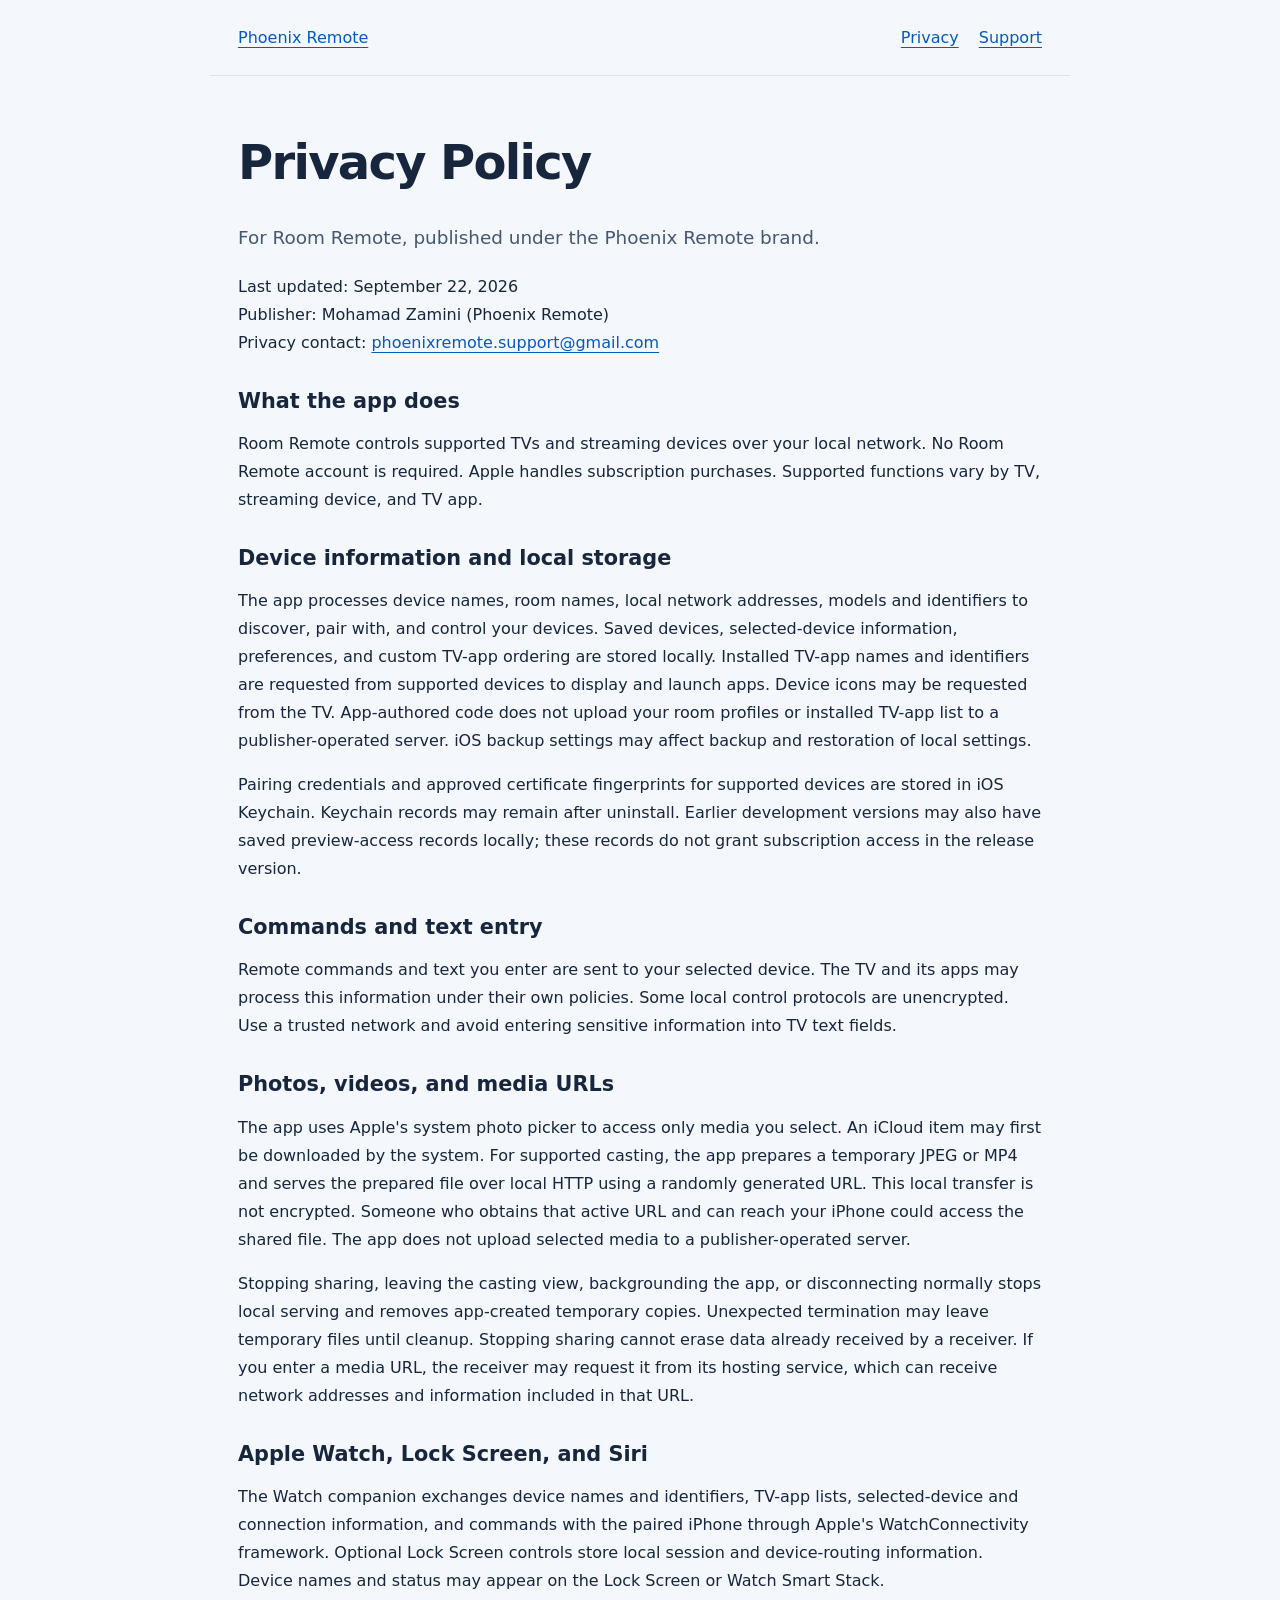
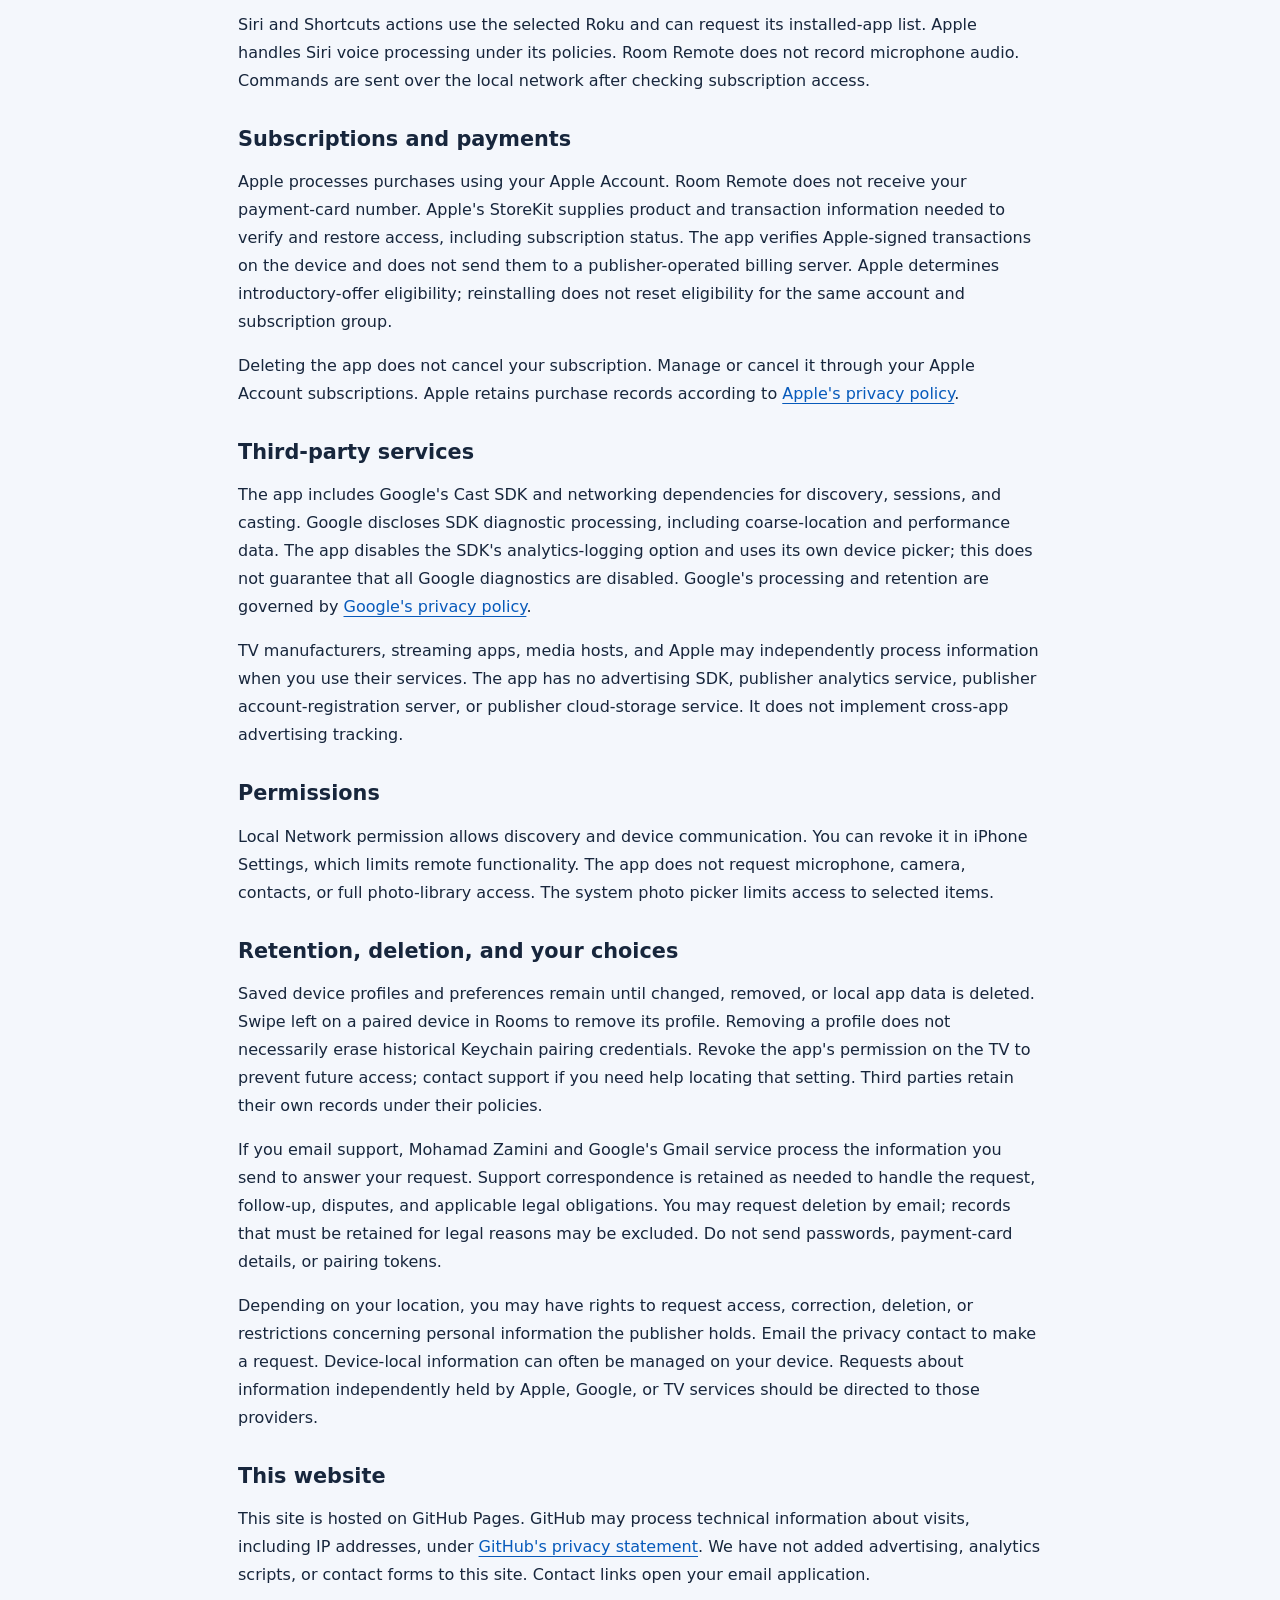
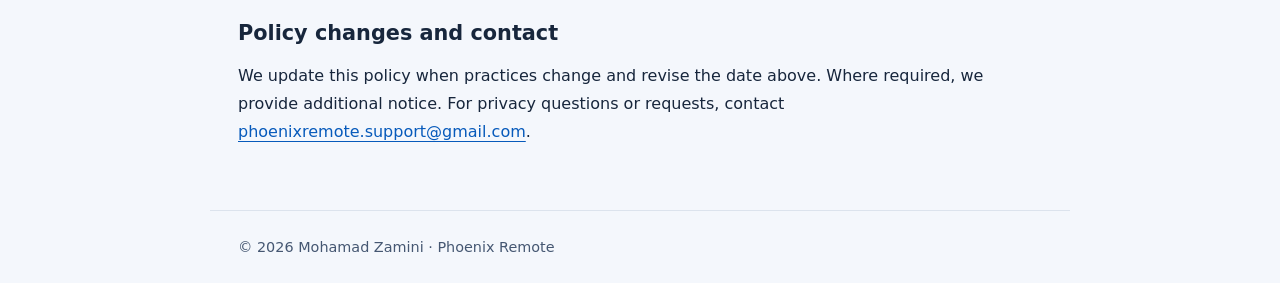
==== privacy.html @ 037aec6d "Publish Phoenix Remote privacy policy and support site" ====
<!doctype html><html lang="en"><head><meta charset="utf-8"><meta name="viewport" content="width=device-width,initial-scale=1"><title>Privacy Policy — Phoenix Remote</title><link rel="stylesheet" href="style.css"></head><body><header><a href="index.html">Phoenix Remote</a><nav aria-label="Main"><a href="privacy.html" aria-current="page">Privacy</a><a href="support.html">Support</a></nav></header><main><h1>Privacy Policy</h1><p class="intro">For Room Remote, published under the Phoenix Remote brand.</p><p>Last updated: September 22, 2026<br>Publisher: Mohamad Zamini (Phoenix Remote)<br>Privacy contact: <a href="mailto:phoenixremote.support@gmail.com">phoenixremote.support@gmail.com</a></p>
<h2>What the app does</h2><p>Room Remote controls supported TVs and streaming devices over your local network. No Room Remote account is required. Apple handles subscription purchases. Supported functions vary by TV, streaming device, and TV app.</p>
<h2>Device information and local storage</h2><p>The app processes device names, room names, local network addresses, models and identifiers to discover, pair with, and control your devices. Saved devices, selected-device information, preferences, and custom TV-app ordering are stored locally. Installed TV-app names and identifiers are requested from supported devices to display and launch apps. Device icons may be requested from the TV. App-authored code does not upload your room profiles or installed TV-app list to a publisher-operated server. iOS backup settings may affect backup and restoration of local settings.</p><p>Pairing credentials and approved certificate fingerprints for supported devices are stored in iOS Keychain. Keychain records may remain after uninstall. Earlier development versions may also have saved preview-access records locally; these records do not grant subscription access in the release version.</p>
<h2>Commands and text entry</h2><p>Remote commands and text you enter are sent to your selected device. The TV and its apps may process this information under their own policies. Some local control protocols are unencrypted. Use a trusted network and avoid entering sensitive information into TV text fields.</p>
<h2>Photos, videos, and media URLs</h2><p>The app uses Apple's system photo picker to access only media you select. An iCloud item may first be downloaded by the system. For supported casting, the app prepares a temporary JPEG or MP4 and serves the prepared file over local HTTP using a randomly generated URL. This local transfer is not encrypted. Someone who obtains that active URL and can reach your iPhone could access the shared file. The app does not upload selected media to a publisher-operated server.</p><p>Stopping sharing, leaving the casting view, backgrounding the app, or disconnecting normally stops local serving and removes app-created temporary copies. Unexpected termination may leave temporary files until cleanup. Stopping sharing cannot erase data already received by a receiver. If you enter a media URL, the receiver may request it from its hosting service, which can receive network addresses and information included in that URL.</p>
<h2>Apple Watch, Lock Screen, and Siri</h2><p>The Watch companion exchanges device names and identifiers, TV-app lists, selected-device and connection information, and commands with the paired iPhone through Apple's WatchConnectivity framework. Optional Lock Screen controls store local session and device-routing information. Device names and status may appear on the Lock Screen or Watch Smart Stack.</p><p>Siri and Shortcuts actions use the selected Roku and can request its installed-app list. Apple handles Siri voice processing under its policies. Room Remote does not record microphone audio. Commands are sent over the local network after checking subscription access.</p>
<h2>Subscriptions and payments</h2><p>Apple processes purchases using your Apple Account. Room Remote does not receive your payment-card number. Apple's StoreKit supplies product and transaction information needed to verify and restore access, including subscription status. The app verifies Apple-signed transactions on the device and does not send them to a publisher-operated billing server. Apple determines introductory-offer eligibility; reinstalling does not reset eligibility for the same account and subscription group.</p><p>Deleting the app does not cancel your subscription. Manage or cancel it through your Apple Account subscriptions. Apple retains purchase records according to <a href="https://www.apple.com/legal/privacy/">Apple's privacy policy</a>.</p>
<h2>Third-party services</h2><p>The app includes Google's Cast SDK and networking dependencies for discovery, sessions, and casting. Google discloses SDK diagnostic processing, including coarse-location and performance data. The app disables the SDK's analytics-logging option and uses its own device picker; this does not guarantee that all Google diagnostics are disabled. Google's processing and retention are governed by <a href="https://policies.google.com/privacy">Google's privacy policy</a>.</p><p>TV manufacturers, streaming apps, media hosts, and Apple may independently process information when you use their services. The app has no advertising SDK, publisher analytics service, publisher account-registration server, or publisher cloud-storage service. It does not implement cross-app advertising tracking.</p>
<h2>Permissions</h2><p>Local Network permission allows discovery and device communication. You can revoke it in iPhone Settings, which limits remote functionality. The app does not request microphone, camera, contacts, or full photo-library access. The system photo picker limits access to selected items.</p>
<h2>Retention, deletion, and your choices</h2><p>Saved device profiles and preferences remain until changed, removed, or local app data is deleted. Swipe left on a paired device in Rooms to remove its profile. Removing a profile does not necessarily erase historical Keychain pairing credentials. Revoke the app's permission on the TV to prevent future access; contact support if you need help locating that setting. Third parties retain their own records under their policies.</p><p>If you email support, Mohamad Zamini and Google's Gmail service process the information you send to answer your request. Support correspondence is retained as needed to handle the request, follow-up, disputes, and applicable legal obligations. You may request deletion by email; records that must be retained for legal reasons may be excluded. Do not send passwords, payment-card details, or pairing tokens.</p><p>Depending on your location, you may have rights to request access, correction, deletion, or restrictions concerning personal information the publisher holds. Email the privacy contact to make a request. Device-local information can often be managed on your device. Requests about information independently held by Apple, Google, or TV services should be directed to those providers.</p>
<h2>This website</h2><p>This site is hosted on GitHub Pages. GitHub may process technical information about visits, including IP addresses, under <a href="https://docs.github.com/en/site-policy/privacy-policies/github-general-privacy-statement">GitHub's privacy statement</a>. We have not added advertising, analytics scripts, or contact forms to this site. Contact links open your email application.</p>
<h2>Policy changes and contact</h2><p>We update this policy when practices change and revise the date above. Where required, we provide additional notice. For privacy questions or requests, contact <a href="mailto:phoenixremote.support@gmail.com">phoenixremote.support@gmail.com</a>.</p></main><footer>© 2026 Mohamad Zamini · Phoenix Remote</footer></body></html>
---- style.css ----
:root{color-scheme:light;font-family:system-ui,-apple-system,sans-serif;color:#17263c;background:#f4f7fc}*{box-sizing:border-box}body{margin:0}header,main,footer{max-width:860px;margin:auto;padding:28px}header{display:flex;justify-content:space-between;gap:20px;flex-wrap:wrap;border-bottom:1px solid #dce3ed}nav{display:flex;gap:20px}a{color:#075abb;text-underline-offset:4px}h1{font-size:clamp(2rem,6vw,3rem);line-height:1.12;letter-spacing:-.035em}h2{font-size:1.3rem;margin-top:2rem}p,li{line-height:1.75}main{padding-bottom:48px}.intro{font-size:1.15rem;color:#455772}.card{background:white;padding:24px;border:1px solid #dce3ed;border-radius:18px;margin:24px 0}footer{border-top:1px solid #dce3ed;font-size:.9rem;color:#455772}a:focus-visible{outline:3px solid #009de0;outline-offset:4px}
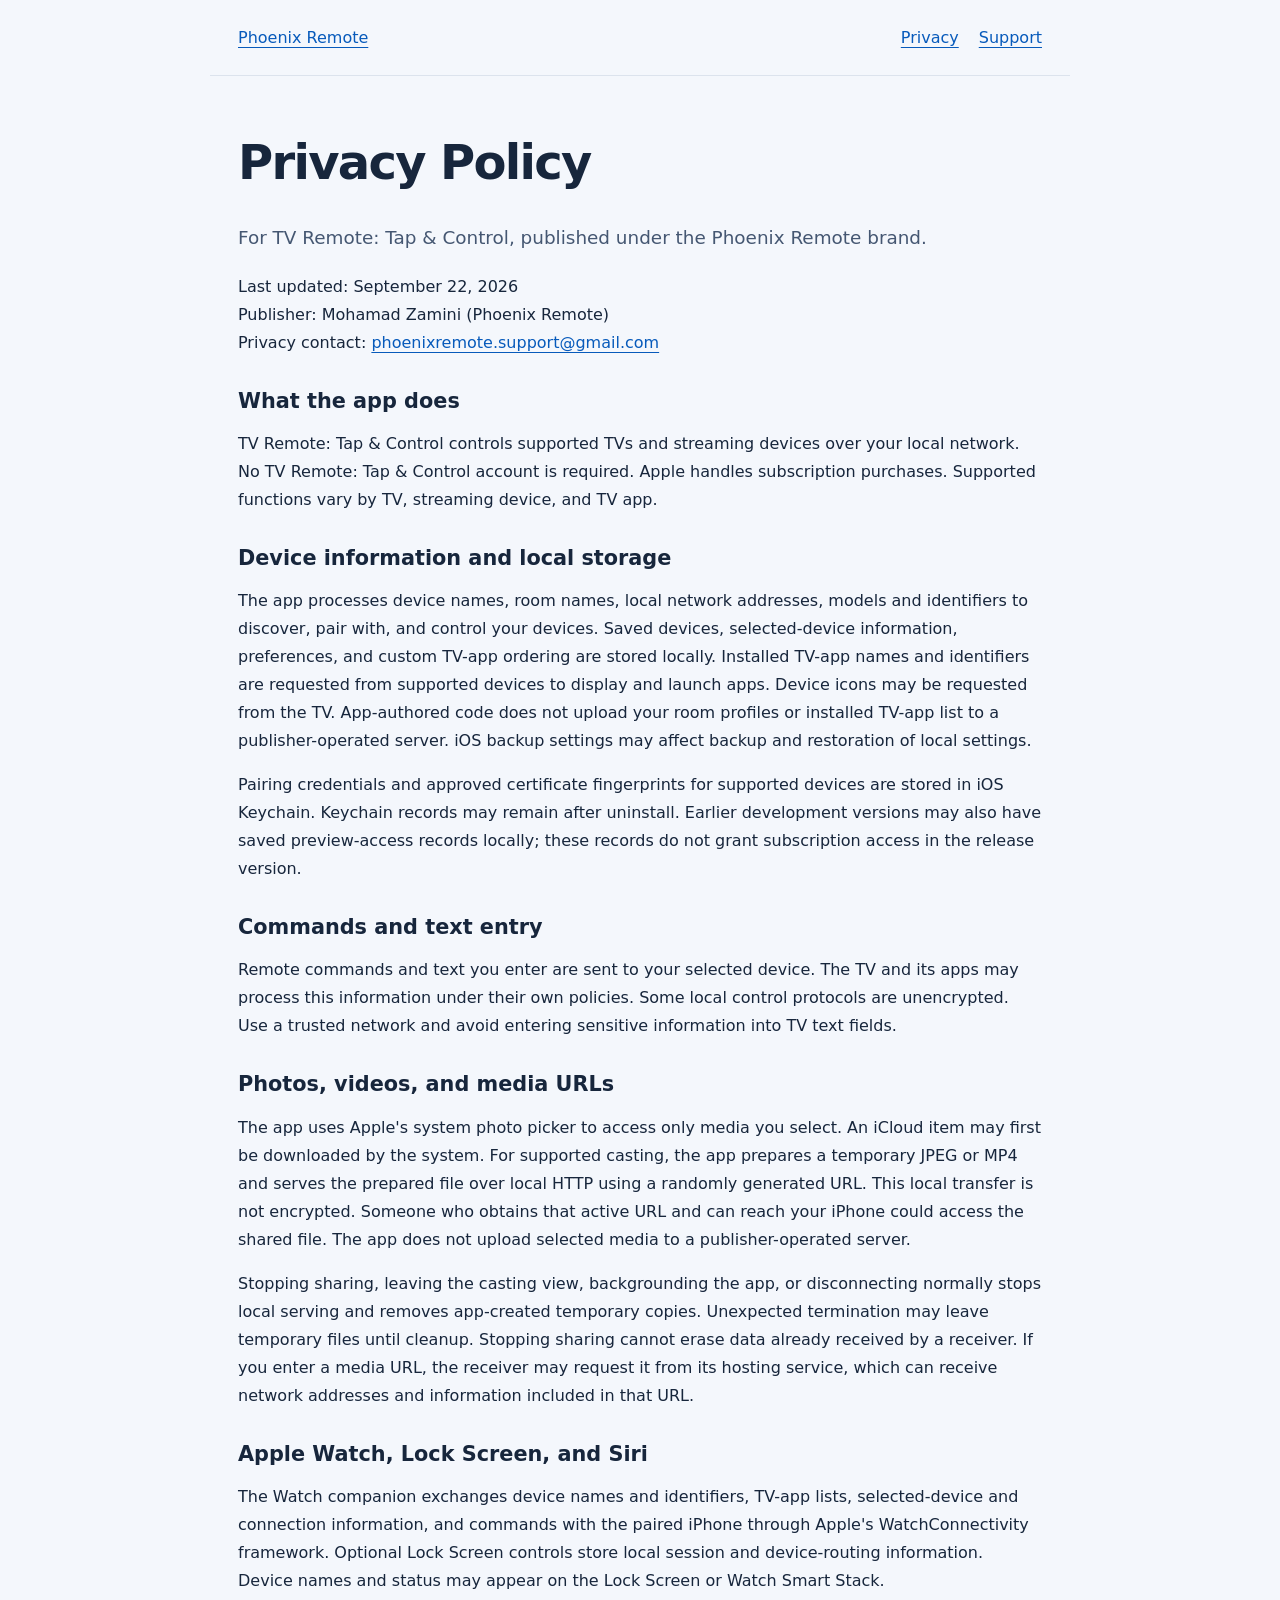
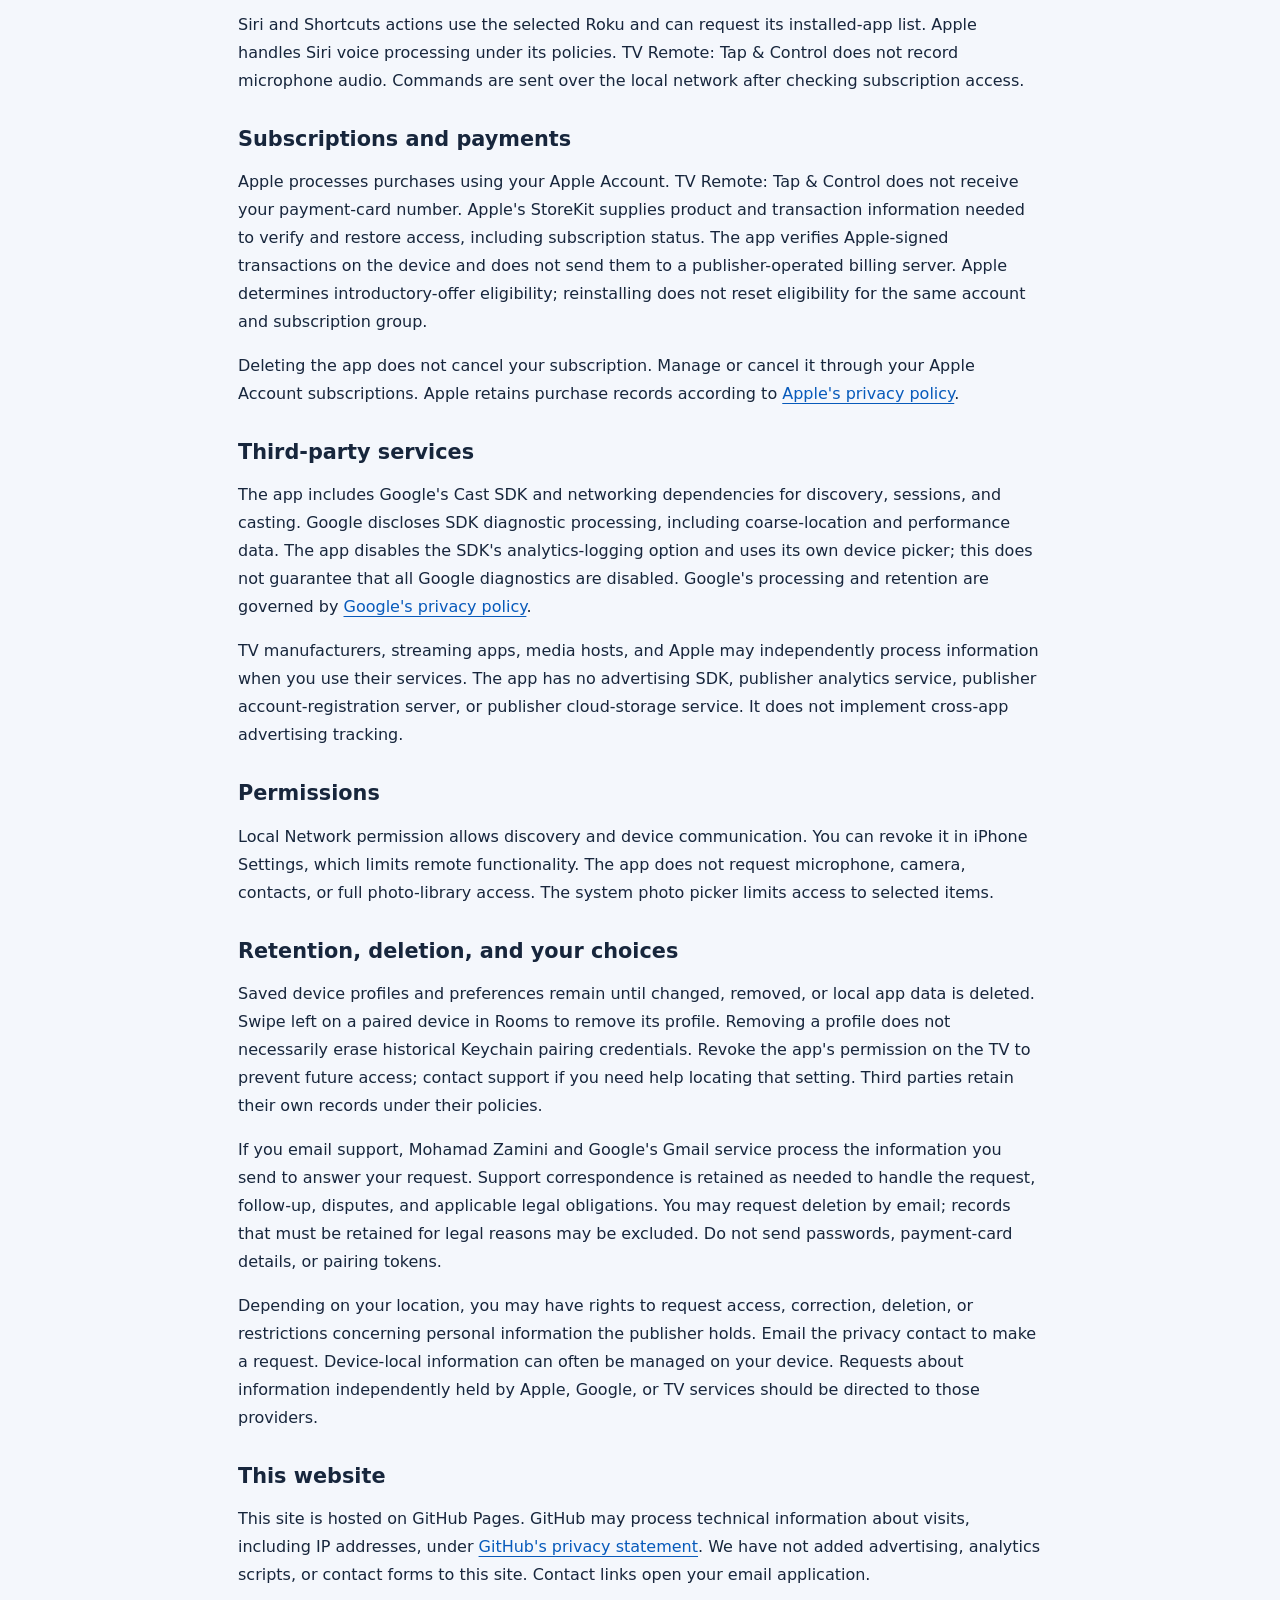
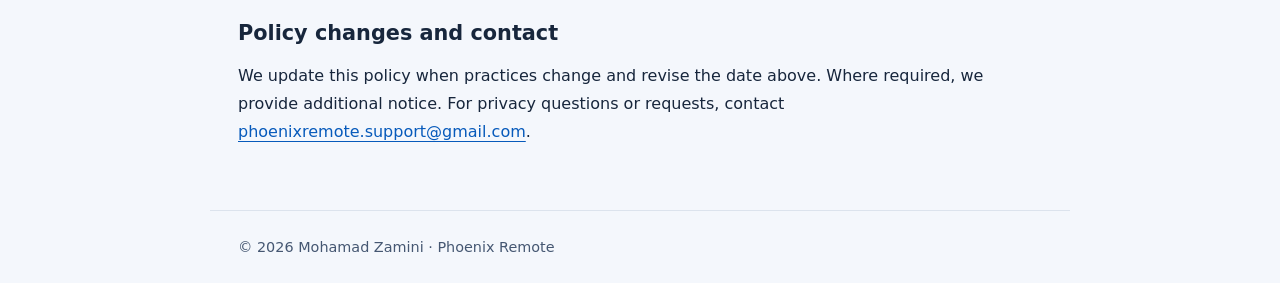
==== commit 42809eb2: "Use accepted TV Remote: Tap & Control app name" ====
--- a/privacy.html
+++ b/privacy.html
@@ -1,10 +1,10 @@
-<!doctype html><html lang="en"><head><meta charset="utf-8"><meta name="viewport" content="width=device-width,initial-scale=1"><title>Privacy Policy — Phoenix Remote</title><link rel="stylesheet" href="style.css"></head><body><header><a href="index.html">Phoenix Remote</a><nav aria-label="Main"><a href="privacy.html" aria-current="page">Privacy</a><a href="support.html">Support</a></nav></header><main><h1>Privacy Policy</h1><p class="intro">For Room Remote, published under the Phoenix Remote brand.</p><p>Last updated: September 22, 2026<br>Publisher: Mohamad Zamini (Phoenix Remote)<br>Privacy contact: <a href="mailto:phoenixremote.support@gmail.com">phoenixremote.support@gmail.com</a></p>
-<h2>What the app does</h2><p>Room Remote controls supported TVs and streaming devices over your local network. No Room Remote account is required. Apple handles subscription purchases. Supported functions vary by TV, streaming device, and TV app.</p>
+<!doctype html><html lang="en"><head><meta charset="utf-8"><meta name="viewport" content="width=device-width,initial-scale=1"><title>Privacy Policy — Phoenix Remote</title><link rel="stylesheet" href="style.css"></head><body><header><a href="index.html">Phoenix Remote</a><nav aria-label="Main"><a href="privacy.html" aria-current="page">Privacy</a><a href="support.html">Support</a></nav></header><main><h1>Privacy Policy</h1><p class="intro">For TV Remote: Tap &amp; Control, published under the Phoenix Remote brand.</p><p>Last updated: September 22, 2026<br>Publisher: Mohamad Zamini (Phoenix Remote)<br>Privacy contact: <a href="mailto:phoenixremote.support@gmail.com">phoenixremote.support@gmail.com</a></p>
+<h2>What the app does</h2><p>TV Remote: Tap &amp; Control controls supported TVs and streaming devices over your local network. No TV Remote: Tap &amp; Control account is required. Apple handles subscription purchases. Supported functions vary by TV, streaming device, and TV app.</p>
 <h2>Device information and local storage</h2><p>The app processes device names, room names, local network addresses, models and identifiers to discover, pair with, and control your devices. Saved devices, selected-device information, preferences, and custom TV-app ordering are stored locally. Installed TV-app names and identifiers are requested from supported devices to display and launch apps. Device icons may be requested from the TV. App-authored code does not upload your room profiles or installed TV-app list to a publisher-operated server. iOS backup settings may affect backup and restoration of local settings.</p><p>Pairing credentials and approved certificate fingerprints for supported devices are stored in iOS Keychain. Keychain records may remain after uninstall. Earlier development versions may also have saved preview-access records locally; these records do not grant subscription access in the release version.</p>
 <h2>Commands and text entry</h2><p>Remote commands and text you enter are sent to your selected device. The TV and its apps may process this information under their own policies. Some local control protocols are unencrypted. Use a trusted network and avoid entering sensitive information into TV text fields.</p>
 <h2>Photos, videos, and media URLs</h2><p>The app uses Apple's system photo picker to access only media you select. An iCloud item may first be downloaded by the system. For supported casting, the app prepares a temporary JPEG or MP4 and serves the prepared file over local HTTP using a randomly generated URL. This local transfer is not encrypted. Someone who obtains that active URL and can reach your iPhone could access the shared file. The app does not upload selected media to a publisher-operated server.</p><p>Stopping sharing, leaving the casting view, backgrounding the app, or disconnecting normally stops local serving and removes app-created temporary copies. Unexpected termination may leave temporary files until cleanup. Stopping sharing cannot erase data already received by a receiver. If you enter a media URL, the receiver may request it from its hosting service, which can receive network addresses and information included in that URL.</p>
-<h2>Apple Watch, Lock Screen, and Siri</h2><p>The Watch companion exchanges device names and identifiers, TV-app lists, selected-device and connection information, and commands with the paired iPhone through Apple's WatchConnectivity framework. Optional Lock Screen controls store local session and device-routing information. Device names and status may appear on the Lock Screen or Watch Smart Stack.</p><p>Siri and Shortcuts actions use the selected Roku and can request its installed-app list. Apple handles Siri voice processing under its policies. Room Remote does not record microphone audio. Commands are sent over the local network after checking subscription access.</p>
-<h2>Subscriptions and payments</h2><p>Apple processes purchases using your Apple Account. Room Remote does not receive your payment-card number. Apple's StoreKit supplies product and transaction information needed to verify and restore access, including subscription status. The app verifies Apple-signed transactions on the device and does not send them to a publisher-operated billing server. Apple determines introductory-offer eligibility; reinstalling does not reset eligibility for the same account and subscription group.</p><p>Deleting the app does not cancel your subscription. Manage or cancel it through your Apple Account subscriptions. Apple retains purchase records according to <a href="https://www.apple.com/legal/privacy/">Apple's privacy policy</a>.</p>
+<h2>Apple Watch, Lock Screen, and Siri</h2><p>The Watch companion exchanges device names and identifiers, TV-app lists, selected-device and connection information, and commands with the paired iPhone through Apple's WatchConnectivity framework. Optional Lock Screen controls store local session and device-routing information. Device names and status may appear on the Lock Screen or Watch Smart Stack.</p><p>Siri and Shortcuts actions use the selected Roku and can request its installed-app list. Apple handles Siri voice processing under its policies. TV Remote: Tap &amp; Control does not record microphone audio. Commands are sent over the local network after checking subscription access.</p>
+<h2>Subscriptions and payments</h2><p>Apple processes purchases using your Apple Account. TV Remote: Tap &amp; Control does not receive your payment-card number. Apple's StoreKit supplies product and transaction information needed to verify and restore access, including subscription status. The app verifies Apple-signed transactions on the device and does not send them to a publisher-operated billing server. Apple determines introductory-offer eligibility; reinstalling does not reset eligibility for the same account and subscription group.</p><p>Deleting the app does not cancel your subscription. Manage or cancel it through your Apple Account subscriptions. Apple retains purchase records according to <a href="https://www.apple.com/legal/privacy/">Apple's privacy policy</a>.</p>
 <h2>Third-party services</h2><p>The app includes Google's Cast SDK and networking dependencies for discovery, sessions, and casting. Google discloses SDK diagnostic processing, including coarse-location and performance data. The app disables the SDK's analytics-logging option and uses its own device picker; this does not guarantee that all Google diagnostics are disabled. Google's processing and retention are governed by <a href="https://policies.google.com/privacy">Google's privacy policy</a>.</p><p>TV manufacturers, streaming apps, media hosts, and Apple may independently process information when you use their services. The app has no advertising SDK, publisher analytics service, publisher account-registration server, or publisher cloud-storage service. It does not implement cross-app advertising tracking.</p>
 <h2>Permissions</h2><p>Local Network permission allows discovery and device communication. You can revoke it in iPhone Settings, which limits remote functionality. The app does not request microphone, camera, contacts, or full photo-library access. The system photo picker limits access to selected items.</p>
 <h2>Retention, deletion, and your choices</h2><p>Saved device profiles and preferences remain until changed, removed, or local app data is deleted. Swipe left on a paired device in Rooms to remove its profile. Removing a profile does not necessarily erase historical Keychain pairing credentials. Revoke the app's permission on the TV to prevent future access; contact support if you need help locating that setting. Third parties retain their own records under their policies.</p><p>If you email support, Mohamad Zamini and Google's Gmail service process the information you send to answer your request. Support correspondence is retained as needed to handle the request, follow-up, disputes, and applicable legal obligations. You may request deletion by email; records that must be retained for legal reasons may be excluded. Do not send passwords, payment-card details, or pairing tokens.</p><p>Depending on your location, you may have rights to request access, correction, deletion, or restrictions concerning personal information the publisher holds. Email the privacy contact to make a request. Device-local information can often be managed on your device. Requests about information independently held by Apple, Google, or TV services should be directed to those providers.</p>
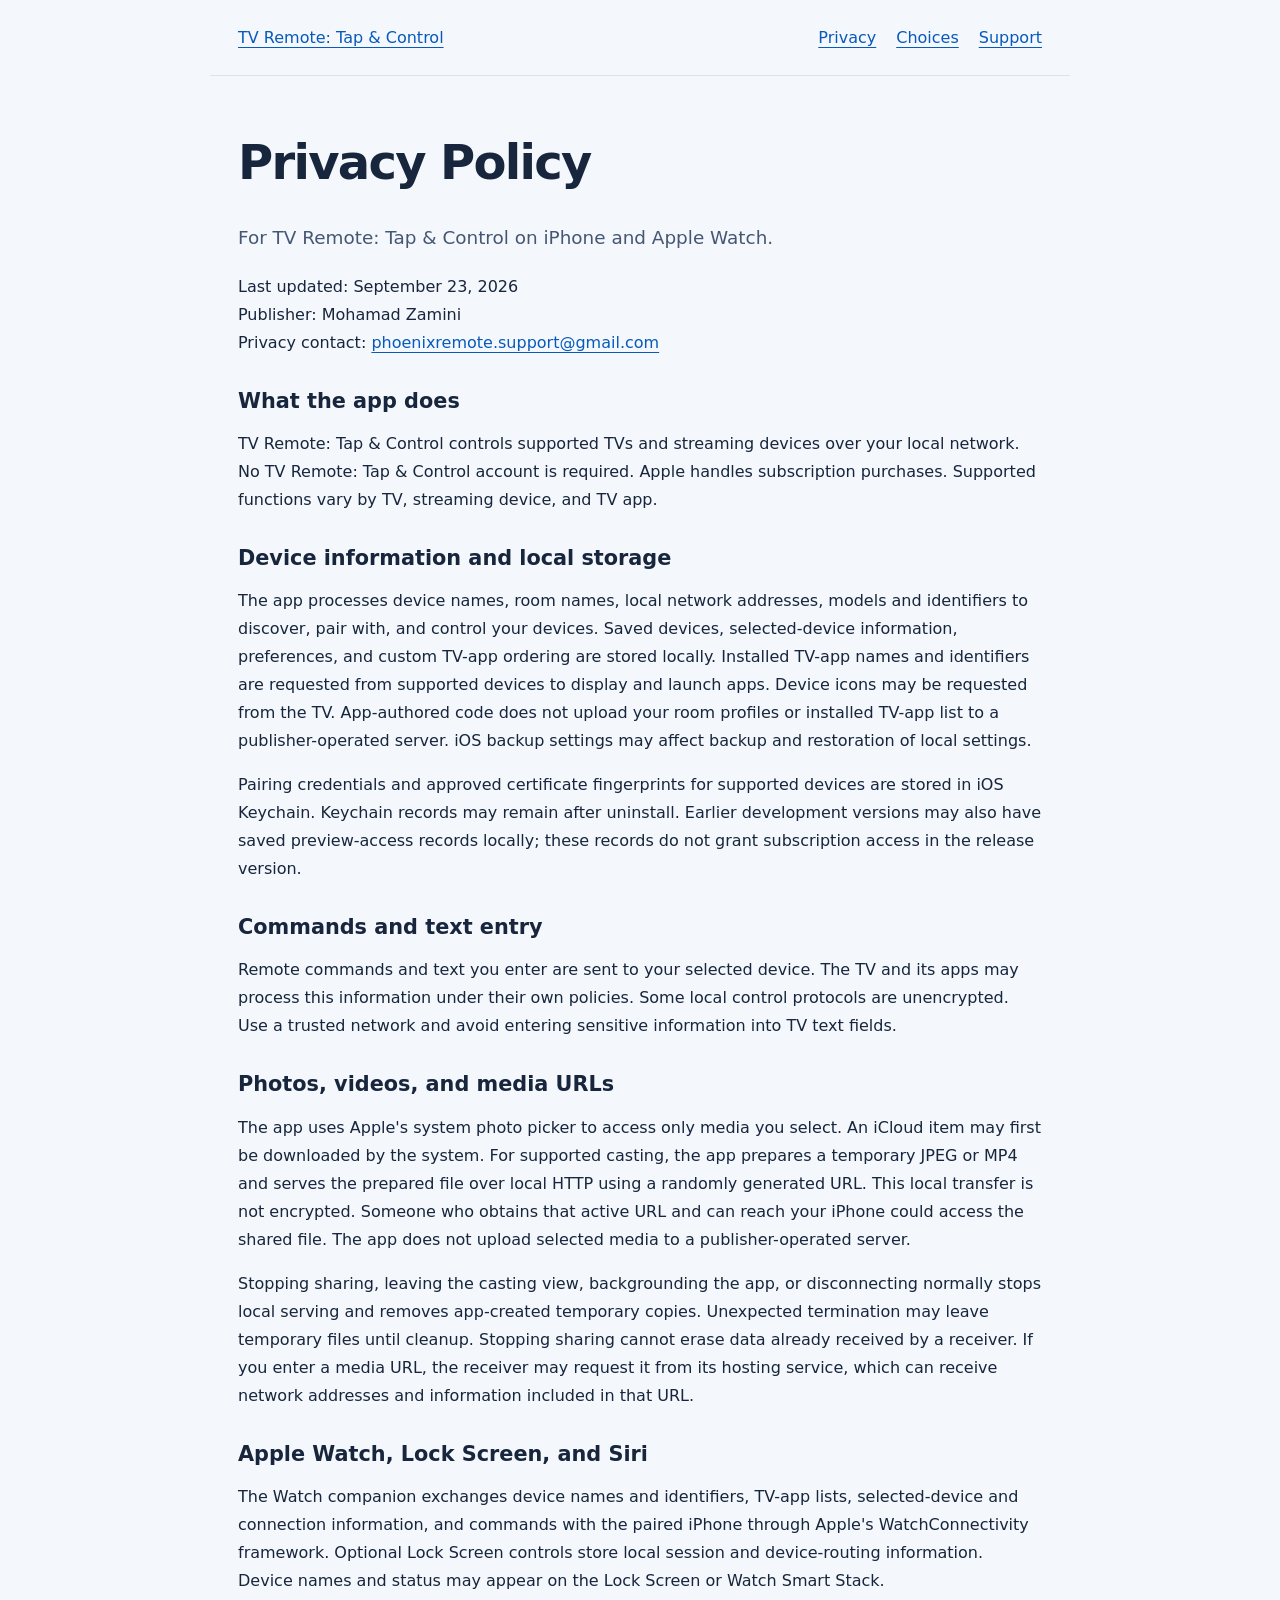
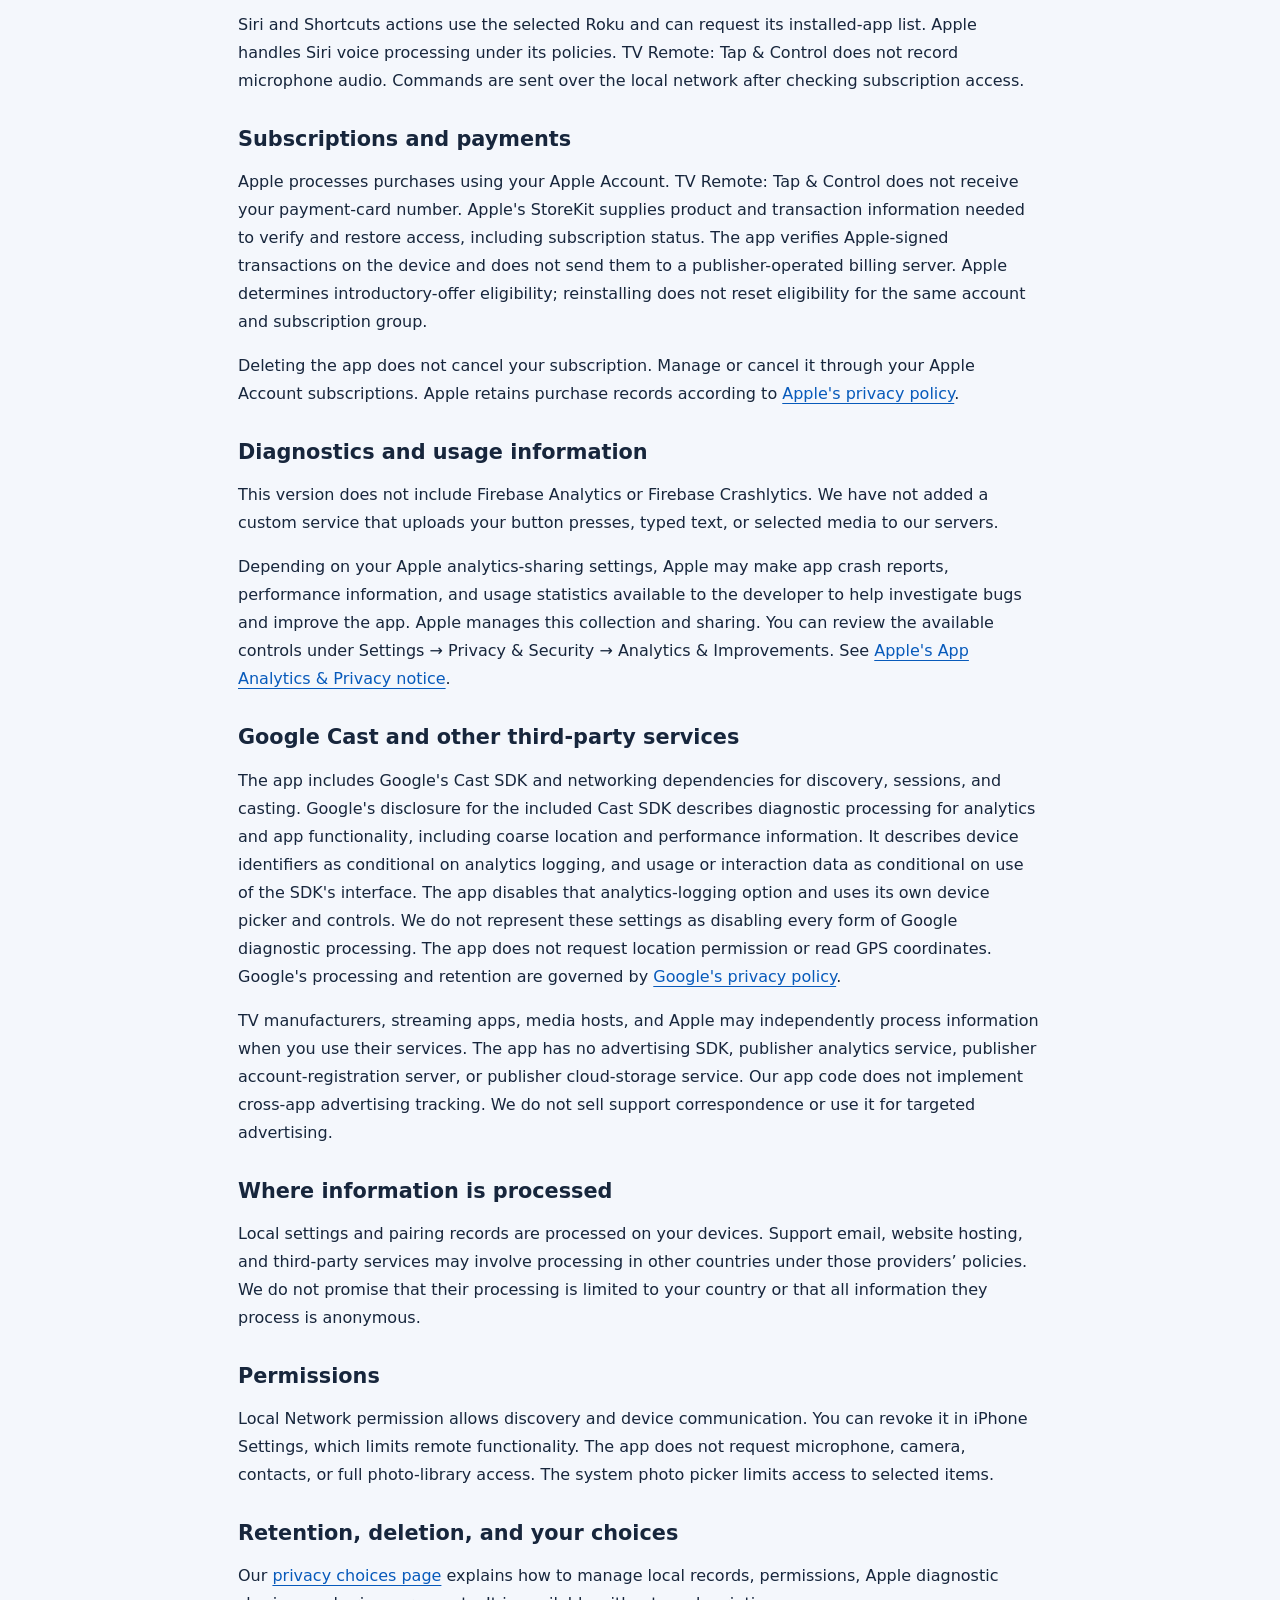
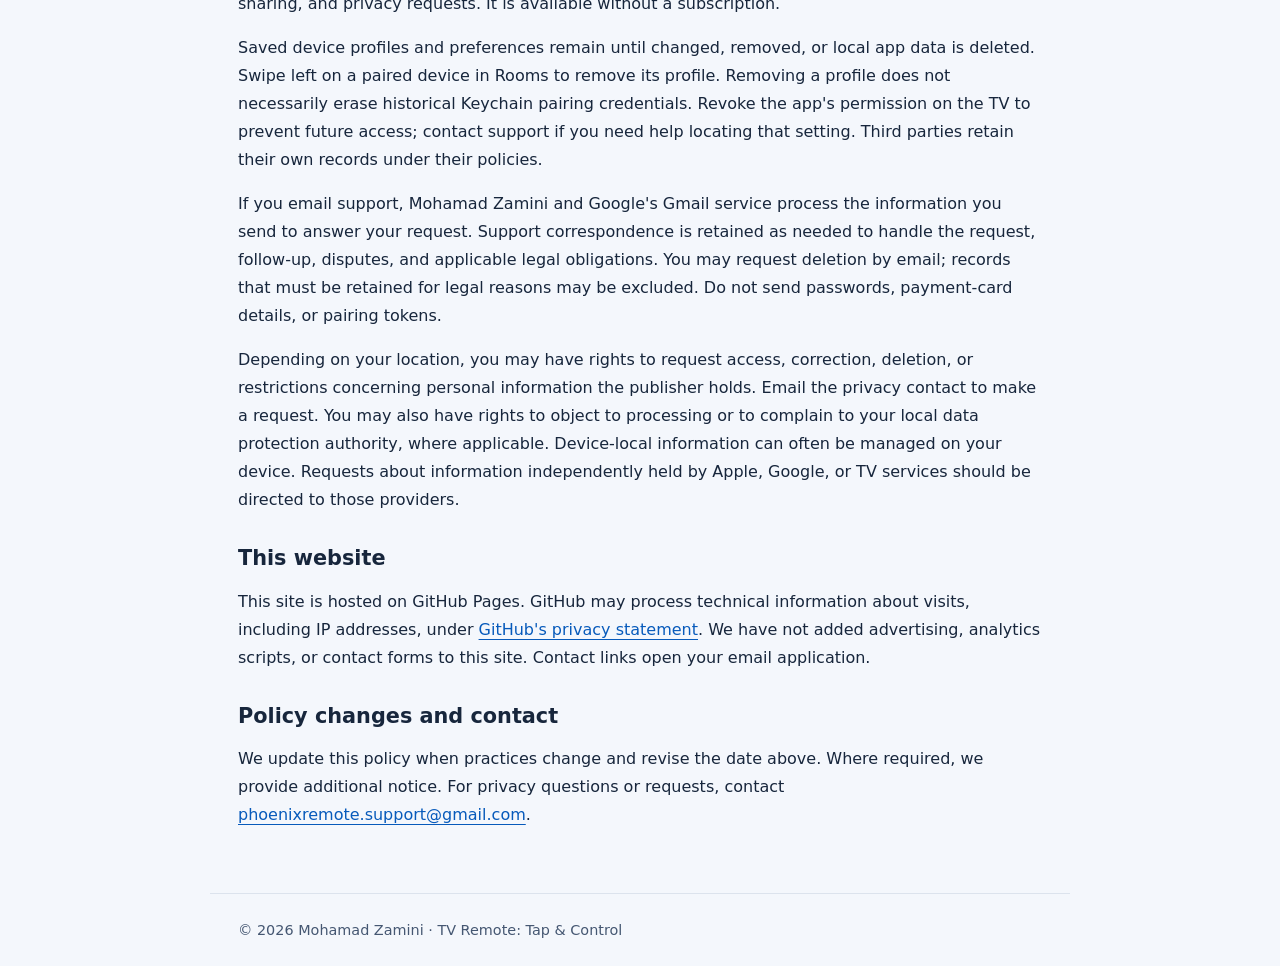
==== commit 78749c58: "Update privacy policy, privacy choices, and subscription support" ====
--- a/privacy.html
+++ b/privacy.html
@@ -1,12 +1,14 @@
-<!doctype html><html lang="en"><head><meta charset="utf-8"><meta name="viewport" content="width=device-width,initial-scale=1"><title>Privacy Policy — Phoenix Remote</title><link rel="stylesheet" href="style.css"></head><body><header><a href="index.html">Phoenix Remote</a><nav aria-label="Main"><a href="privacy.html" aria-current="page">Privacy</a><a href="support.html">Support</a></nav></header><main><h1>Privacy Policy</h1><p class="intro">For TV Remote: Tap &amp; Control, published under the Phoenix Remote brand.</p><p>Last updated: September 22, 2026<br>Publisher: Mohamad Zamini (Phoenix Remote)<br>Privacy contact: <a href="mailto:phoenixremote.support@gmail.com">phoenixremote.support@gmail.com</a></p>
+<!doctype html><html lang="en"><head><meta charset="utf-8"><meta name="viewport" content="width=device-width,initial-scale=1"><title>Privacy Policy — TV Remote: Tap &amp; Control</title><link rel="stylesheet" href="style.css"></head><body><header><a href="index.html">TV Remote: Tap &amp; Control</a><nav aria-label="Main"><a href="privacy.html" aria-current="page">Privacy</a><a href="privacy-choices.html">Choices</a><a href="support.html">Support</a></nav></header><main><h1>Privacy Policy</h1><p class="intro">For TV Remote: Tap &amp; Control on iPhone and Apple Watch.</p><p>Last updated: September 23, 2026<br>Publisher: Mohamad Zamini<br>Privacy contact: <a href="mailto:phoenixremote.support@gmail.com">phoenixremote.support@gmail.com</a></p>
 <h2>What the app does</h2><p>TV Remote: Tap &amp; Control controls supported TVs and streaming devices over your local network. No TV Remote: Tap &amp; Control account is required. Apple handles subscription purchases. Supported functions vary by TV, streaming device, and TV app.</p>
 <h2>Device information and local storage</h2><p>The app processes device names, room names, local network addresses, models and identifiers to discover, pair with, and control your devices. Saved devices, selected-device information, preferences, and custom TV-app ordering are stored locally. Installed TV-app names and identifiers are requested from supported devices to display and launch apps. Device icons may be requested from the TV. App-authored code does not upload your room profiles or installed TV-app list to a publisher-operated server. iOS backup settings may affect backup and restoration of local settings.</p><p>Pairing credentials and approved certificate fingerprints for supported devices are stored in iOS Keychain. Keychain records may remain after uninstall. Earlier development versions may also have saved preview-access records locally; these records do not grant subscription access in the release version.</p>
 <h2>Commands and text entry</h2><p>Remote commands and text you enter are sent to your selected device. The TV and its apps may process this information under their own policies. Some local control protocols are unencrypted. Use a trusted network and avoid entering sensitive information into TV text fields.</p>
 <h2>Photos, videos, and media URLs</h2><p>The app uses Apple's system photo picker to access only media you select. An iCloud item may first be downloaded by the system. For supported casting, the app prepares a temporary JPEG or MP4 and serves the prepared file over local HTTP using a randomly generated URL. This local transfer is not encrypted. Someone who obtains that active URL and can reach your iPhone could access the shared file. The app does not upload selected media to a publisher-operated server.</p><p>Stopping sharing, leaving the casting view, backgrounding the app, or disconnecting normally stops local serving and removes app-created temporary copies. Unexpected termination may leave temporary files until cleanup. Stopping sharing cannot erase data already received by a receiver. If you enter a media URL, the receiver may request it from its hosting service, which can receive network addresses and information included in that URL.</p>
 <h2>Apple Watch, Lock Screen, and Siri</h2><p>The Watch companion exchanges device names and identifiers, TV-app lists, selected-device and connection information, and commands with the paired iPhone through Apple's WatchConnectivity framework. Optional Lock Screen controls store local session and device-routing information. Device names and status may appear on the Lock Screen or Watch Smart Stack.</p><p>Siri and Shortcuts actions use the selected Roku and can request its installed-app list. Apple handles Siri voice processing under its policies. TV Remote: Tap &amp; Control does not record microphone audio. Commands are sent over the local network after checking subscription access.</p>
 <h2>Subscriptions and payments</h2><p>Apple processes purchases using your Apple Account. TV Remote: Tap &amp; Control does not receive your payment-card number. Apple's StoreKit supplies product and transaction information needed to verify and restore access, including subscription status. The app verifies Apple-signed transactions on the device and does not send them to a publisher-operated billing server. Apple determines introductory-offer eligibility; reinstalling does not reset eligibility for the same account and subscription group.</p><p>Deleting the app does not cancel your subscription. Manage or cancel it through your Apple Account subscriptions. Apple retains purchase records according to <a href="https://www.apple.com/legal/privacy/">Apple's privacy policy</a>.</p>
-<h2>Third-party services</h2><p>The app includes Google's Cast SDK and networking dependencies for discovery, sessions, and casting. Google discloses SDK diagnostic processing, including coarse-location and performance data. The app disables the SDK's analytics-logging option and uses its own device picker; this does not guarantee that all Google diagnostics are disabled. Google's processing and retention are governed by <a href="https://policies.google.com/privacy">Google's privacy policy</a>.</p><p>TV manufacturers, streaming apps, media hosts, and Apple may independently process information when you use their services. The app has no advertising SDK, publisher analytics service, publisher account-registration server, or publisher cloud-storage service. It does not implement cross-app advertising tracking.</p>
+<h2>Diagnostics and usage information</h2><p>This version does not include Firebase Analytics or Firebase Crashlytics. We have not added a custom service that uploads your button presses, typed text, or selected media to our servers.</p><p>Depending on your Apple analytics-sharing settings, Apple may make app crash reports, performance information, and usage statistics available to the developer to help investigate bugs and improve the app. Apple manages this collection and sharing. You can review the available controls under Settings → Privacy &amp; Security → Analytics &amp; Improvements. See <a href="https://www.apple.com/legal/privacy/data/en/app-analytics/">Apple's App Analytics &amp; Privacy notice</a>.</p>
+<h2>Google Cast and other third-party services</h2><p>The app includes Google's Cast SDK and networking dependencies for discovery, sessions, and casting. Google's disclosure for the included Cast SDK describes diagnostic processing for analytics and app functionality, including coarse location and performance information. It describes device identifiers as conditional on analytics logging, and usage or interaction data as conditional on use of the SDK's interface. The app disables that analytics-logging option and uses its own device picker and controls. We do not represent these settings as disabling every form of Google diagnostic processing. The app does not request location permission or read GPS coordinates. Google's processing and retention are governed by <a href="https://policies.google.com/privacy">Google's privacy policy</a>.</p><p>TV manufacturers, streaming apps, media hosts, and Apple may independently process information when you use their services. The app has no advertising SDK, publisher analytics service, publisher account-registration server, or publisher cloud-storage service. Our app code does not implement cross-app advertising tracking. We do not sell support correspondence or use it for targeted advertising.</p>
+<h2>Where information is processed</h2><p>Local settings and pairing records are processed on your devices. Support email, website hosting, and third-party services may involve processing in other countries under those providers’ policies. We do not promise that their processing is limited to your country or that all information they process is anonymous.</p>
 <h2>Permissions</h2><p>Local Network permission allows discovery and device communication. You can revoke it in iPhone Settings, which limits remote functionality. The app does not request microphone, camera, contacts, or full photo-library access. The system photo picker limits access to selected items.</p>
-<h2>Retention, deletion, and your choices</h2><p>Saved device profiles and preferences remain until changed, removed, or local app data is deleted. Swipe left on a paired device in Rooms to remove its profile. Removing a profile does not necessarily erase historical Keychain pairing credentials. Revoke the app's permission on the TV to prevent future access; contact support if you need help locating that setting. Third parties retain their own records under their policies.</p><p>If you email support, Mohamad Zamini and Google's Gmail service process the information you send to answer your request. Support correspondence is retained as needed to handle the request, follow-up, disputes, and applicable legal obligations. You may request deletion by email; records that must be retained for legal reasons may be excluded. Do not send passwords, payment-card details, or pairing tokens.</p><p>Depending on your location, you may have rights to request access, correction, deletion, or restrictions concerning personal information the publisher holds. Email the privacy contact to make a request. Device-local information can often be managed on your device. Requests about information independently held by Apple, Google, or TV services should be directed to those providers.</p>
+<h2>Retention, deletion, and your choices</h2><p>Our <a href="privacy-choices.html">privacy choices page</a> explains how to manage local records, permissions, Apple diagnostic sharing, and privacy requests. It is available without a subscription.</p><p>Saved device profiles and preferences remain until changed, removed, or local app data is deleted. Swipe left on a paired device in Rooms to remove its profile. Removing a profile does not necessarily erase historical Keychain pairing credentials. Revoke the app's permission on the TV to prevent future access; contact support if you need help locating that setting. Third parties retain their own records under their policies.</p><p>If you email support, Mohamad Zamini and Google's Gmail service process the information you send to answer your request. Support correspondence is retained as needed to handle the request, follow-up, disputes, and applicable legal obligations. You may request deletion by email; records that must be retained for legal reasons may be excluded. Do not send passwords, payment-card details, or pairing tokens.</p><p>Depending on your location, you may have rights to request access, correction, deletion, or restrictions concerning personal information the publisher holds. Email the privacy contact to make a request. You may also have rights to object to processing or to complain to your local data protection authority, where applicable. Device-local information can often be managed on your device. Requests about information independently held by Apple, Google, or TV services should be directed to those providers.</p>
 <h2>This website</h2><p>This site is hosted on GitHub Pages. GitHub may process technical information about visits, including IP addresses, under <a href="https://docs.github.com/en/site-policy/privacy-policies/github-general-privacy-statement">GitHub's privacy statement</a>. We have not added advertising, analytics scripts, or contact forms to this site. Contact links open your email application.</p>
-<h2>Policy changes and contact</h2><p>We update this policy when practices change and revise the date above. Where required, we provide additional notice. For privacy questions or requests, contact <a href="mailto:phoenixremote.support@gmail.com">phoenixremote.support@gmail.com</a>.</p></main><footer>© 2026 Mohamad Zamini · Phoenix Remote</footer></body></html>
+<h2>Policy changes and contact</h2><p>We update this policy when practices change and revise the date above. Where required, we provide additional notice. For privacy questions or requests, contact <a href="mailto:phoenixremote.support@gmail.com">phoenixremote.support@gmail.com</a>.</p></main><footer>© 2026 Mohamad Zamini · TV Remote: Tap &amp; Control</footer></body></html>
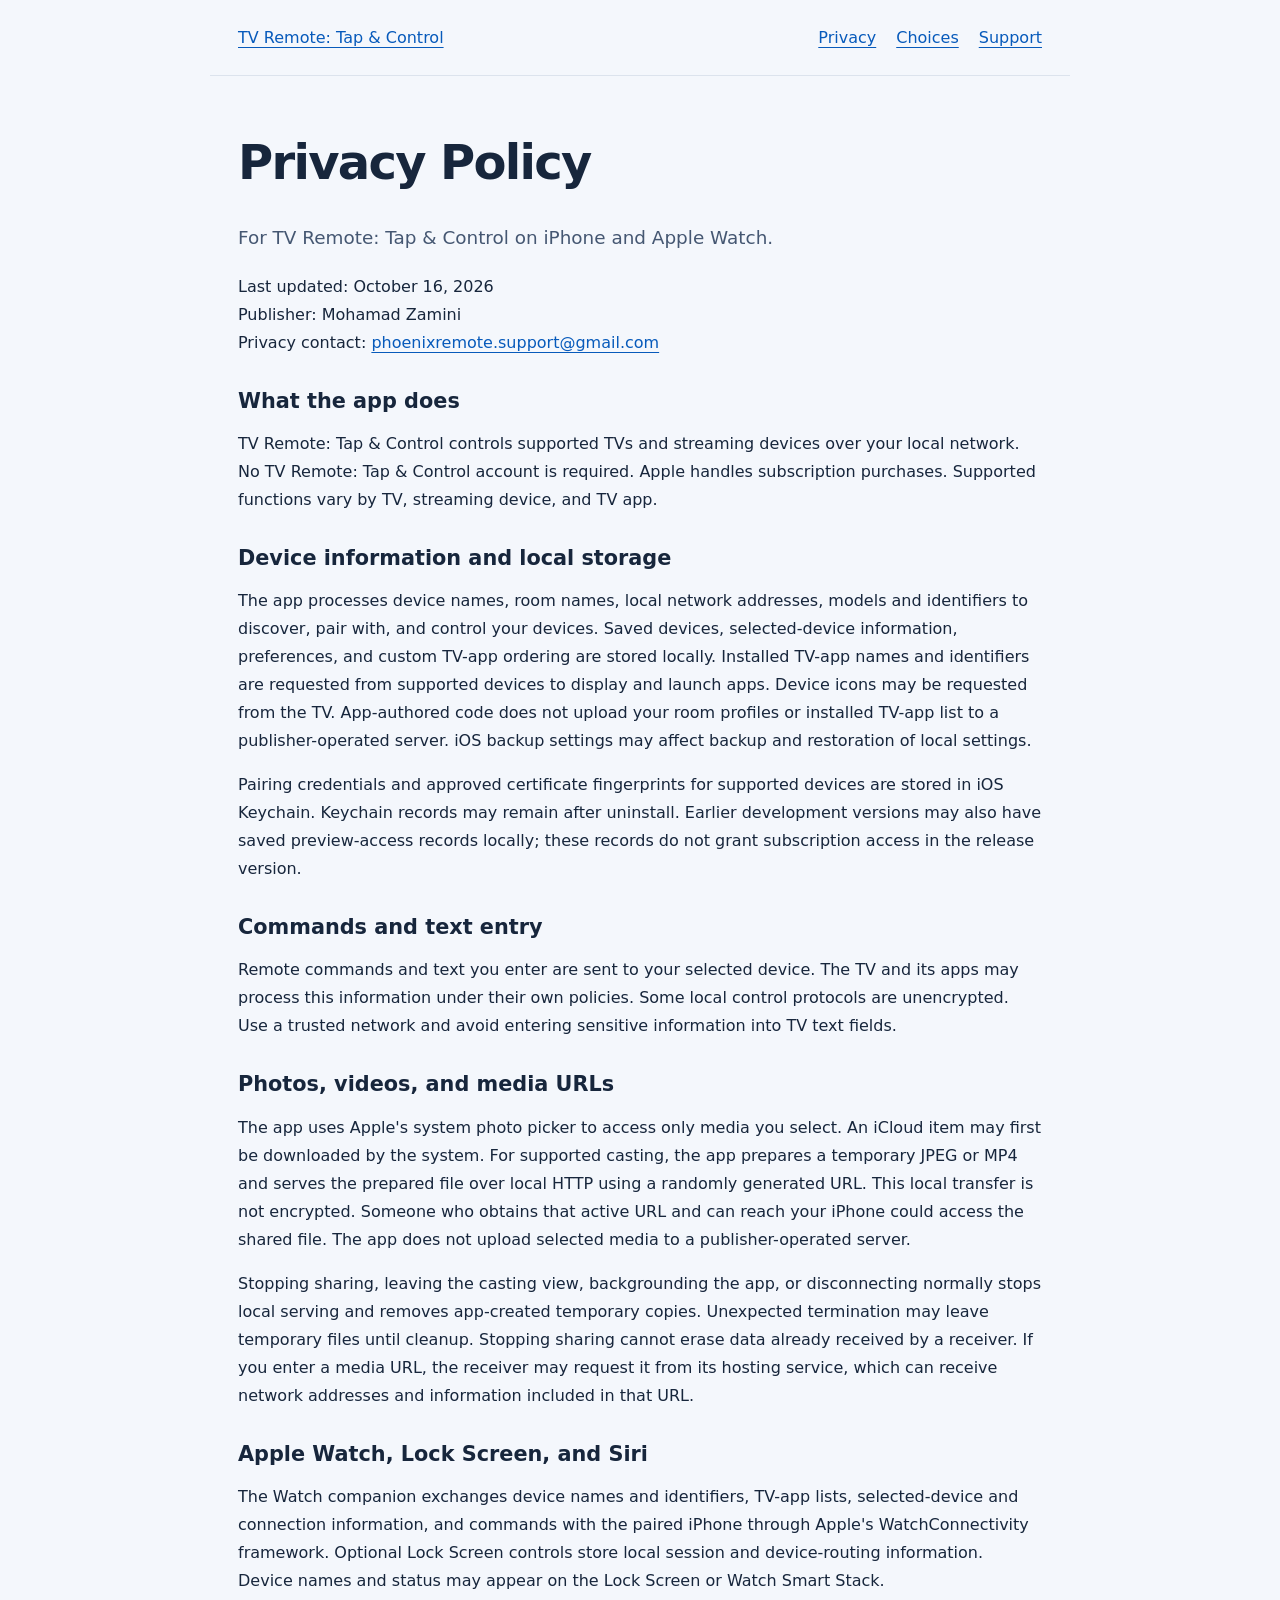
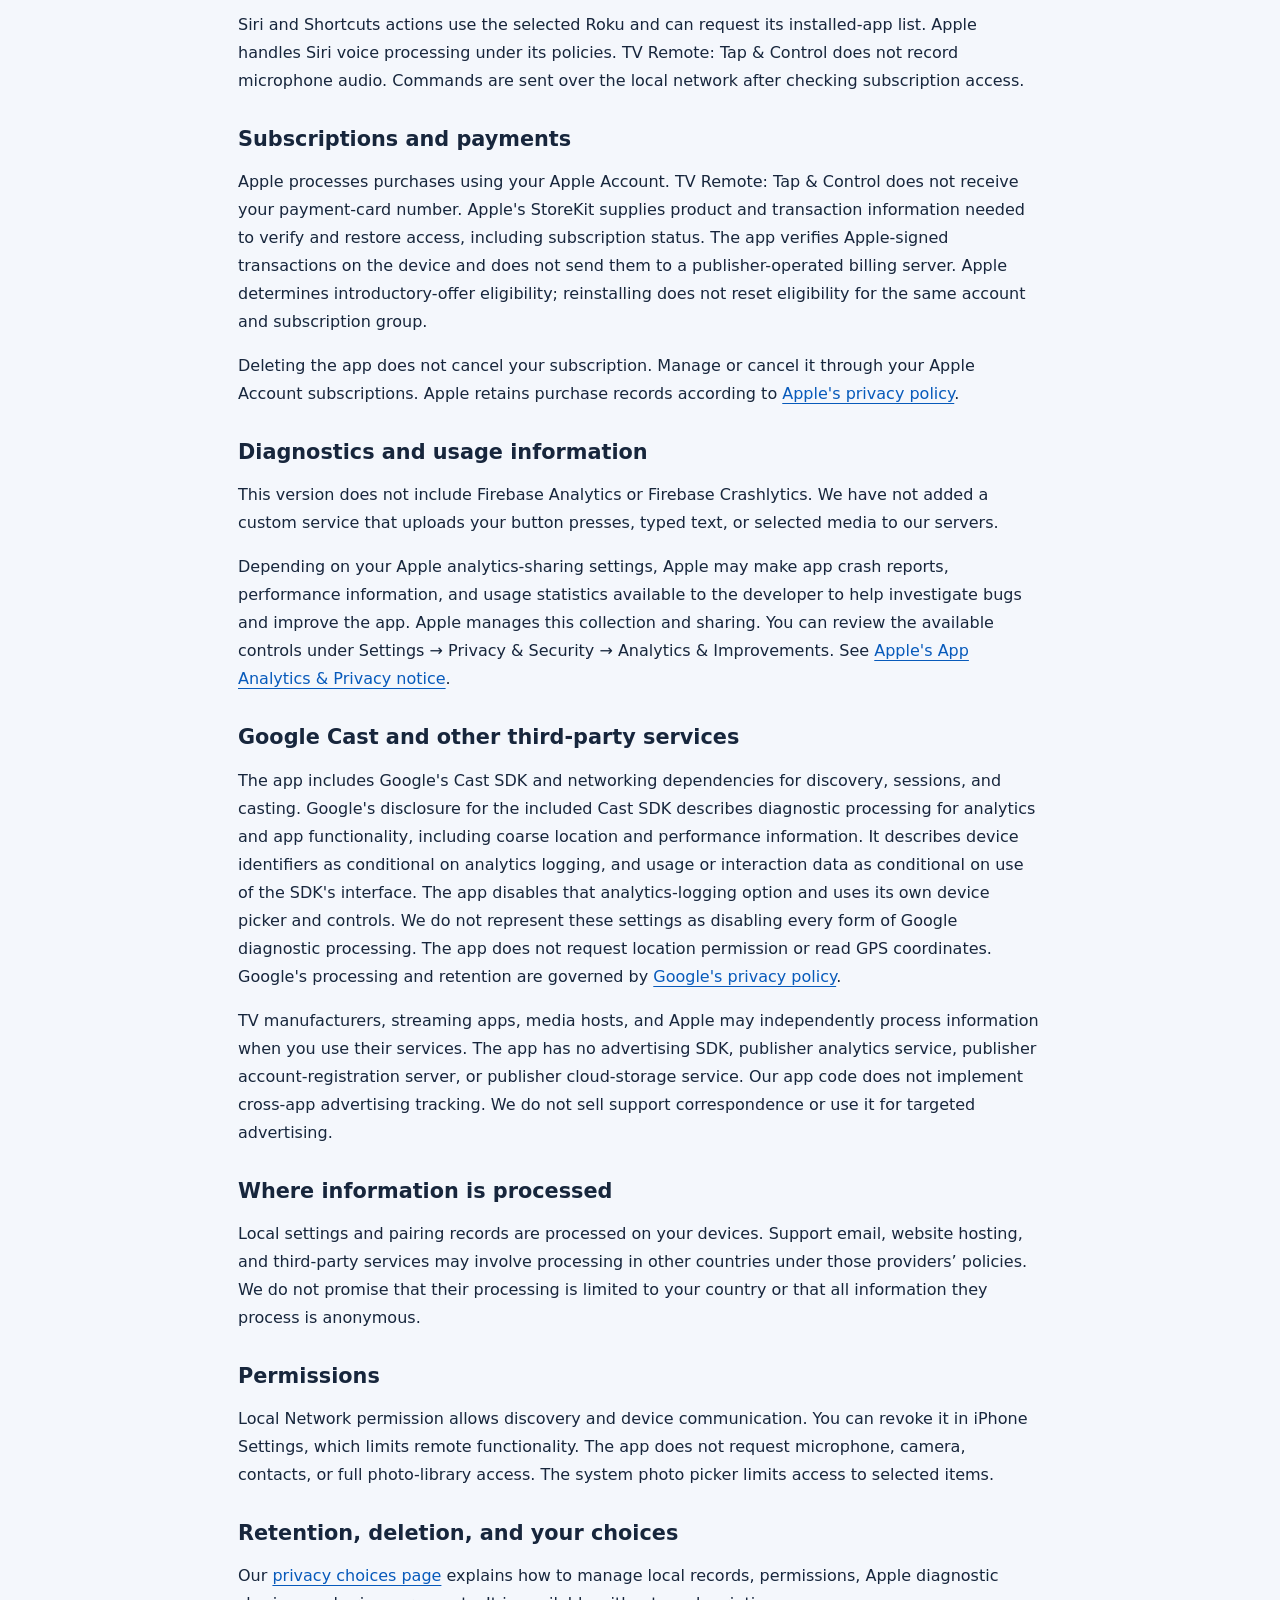
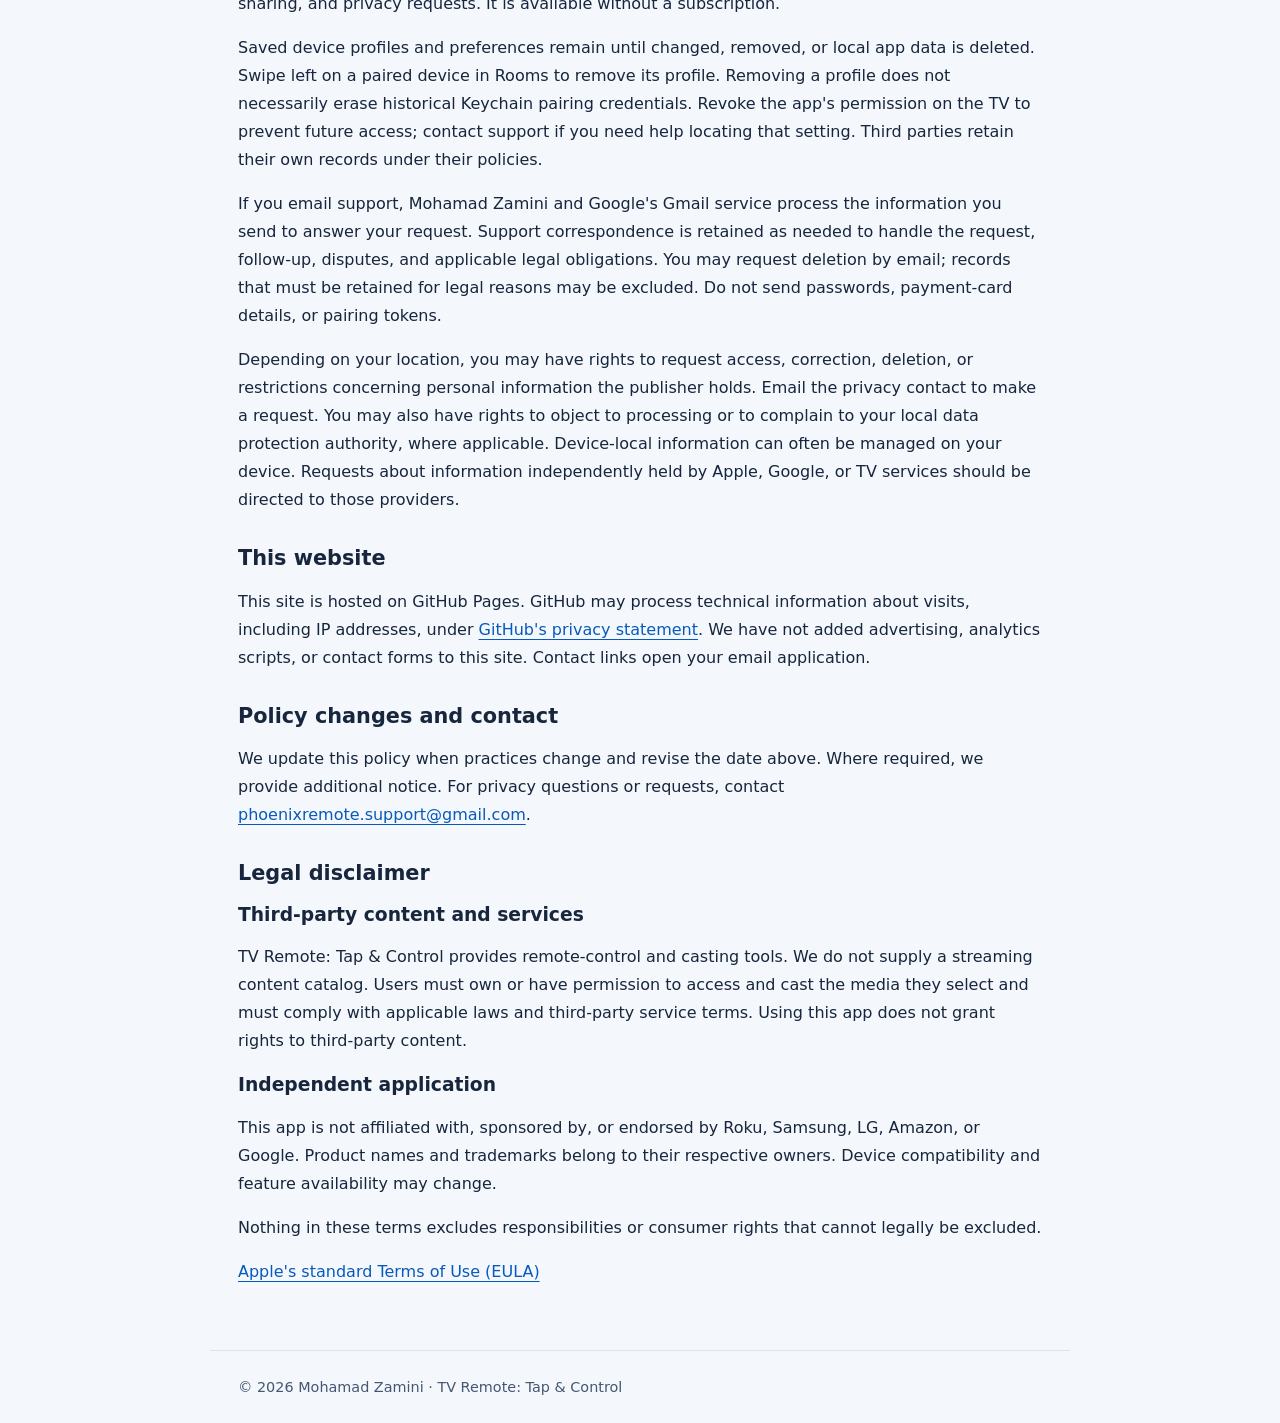
==== commit 8f5e9aed: "Add legal disclaimer alongside privacy policy Updated the privacy policy with the latest information" ====
--- a/privacy.html
+++ b/privacy.html
@@ -1,4 +1,4 @@
-<!doctype html><html lang="en"><head><meta charset="utf-8"><meta name="viewport" content="width=device-width,initial-scale=1"><title>Privacy Policy — TV Remote: Tap &amp; Control</title><link rel="stylesheet" href="style.css"></head><body><header><a href="index.html">TV Remote: Tap &amp; Control</a><nav aria-label="Main"><a href="privacy.html" aria-current="page">Privacy</a><a href="privacy-choices.html">Choices</a><a href="support.html">Support</a></nav></header><main><h1>Privacy Policy</h1><p class="intro">For TV Remote: Tap &amp; Control on iPhone and Apple Watch.</p><p>Last updated: September 23, 2026<br>Publisher: Mohamad Zamini<br>Privacy contact: <a href="mailto:phoenixremote.support@gmail.com">phoenixremote.support@gmail.com</a></p>
+<!doctype html><html lang="en"><head><meta charset="utf-8"><meta name="viewport" content="width=device-width,initial-scale=1"><title>Privacy Policy — TV Remote: Tap &amp; Control</title><link rel="stylesheet" href="style.css"></head><body><header><a href="index.html">TV Remote: Tap &amp; Control</a><nav aria-label="Main"><a href="privacy.html" aria-current="page">Privacy</a><a href="privacy-choices.html">Choices</a><a href="support.html">Support</a></nav></header><main><h1>Privacy Policy</h1><p class="intro">For TV Remote: Tap &amp; Control on iPhone and Apple Watch.</p><p>Last updated: October 16, 2026<br>Publisher: Mohamad Zamini<br>Privacy contact: <a href="mailto:phoenixremote.support@gmail.com">phoenixremote.support@gmail.com</a></p>
 <h2>What the app does</h2><p>TV Remote: Tap &amp; Control controls supported TVs and streaming devices over your local network. No TV Remote: Tap &amp; Control account is required. Apple handles subscription purchases. Supported functions vary by TV, streaming device, and TV app.</p>
 <h2>Device information and local storage</h2><p>The app processes device names, room names, local network addresses, models and identifiers to discover, pair with, and control your devices. Saved devices, selected-device information, preferences, and custom TV-app ordering are stored locally. Installed TV-app names and identifiers are requested from supported devices to display and launch apps. Device icons may be requested from the TV. App-authored code does not upload your room profiles or installed TV-app list to a publisher-operated server. iOS backup settings may affect backup and restoration of local settings.</p><p>Pairing credentials and approved certificate fingerprints for supported devices are stored in iOS Keychain. Keychain records may remain after uninstall. Earlier development versions may also have saved preview-access records locally; these records do not grant subscription access in the release version.</p>
 <h2>Commands and text entry</h2><p>Remote commands and text you enter are sent to your selected device. The TV and its apps may process this information under their own policies. Some local control protocols are unencrypted. Use a trusted network and avoid entering sensitive information into TV text fields.</p>
@@ -11,4 +11,12 @@
 <h2>Permissions</h2><p>Local Network permission allows discovery and device communication. You can revoke it in iPhone Settings, which limits remote functionality. The app does not request microphone, camera, contacts, or full photo-library access. The system photo picker limits access to selected items.</p>
 <h2>Retention, deletion, and your choices</h2><p>Our <a href="privacy-choices.html">privacy choices page</a> explains how to manage local records, permissions, Apple diagnostic sharing, and privacy requests. It is available without a subscription.</p><p>Saved device profiles and preferences remain until changed, removed, or local app data is deleted. Swipe left on a paired device in Rooms to remove its profile. Removing a profile does not necessarily erase historical Keychain pairing credentials. Revoke the app's permission on the TV to prevent future access; contact support if you need help locating that setting. Third parties retain their own records under their policies.</p><p>If you email support, Mohamad Zamini and Google's Gmail service process the information you send to answer your request. Support correspondence is retained as needed to handle the request, follow-up, disputes, and applicable legal obligations. You may request deletion by email; records that must be retained for legal reasons may be excluded. Do not send passwords, payment-card details, or pairing tokens.</p><p>Depending on your location, you may have rights to request access, correction, deletion, or restrictions concerning personal information the publisher holds. Email the privacy contact to make a request. You may also have rights to object to processing or to complain to your local data protection authority, where applicable. Device-local information can often be managed on your device. Requests about information independently held by Apple, Google, or TV services should be directed to those providers.</p>
 <h2>This website</h2><p>This site is hosted on GitHub Pages. GitHub may process technical information about visits, including IP addresses, under <a href="https://docs.github.com/en/site-policy/privacy-policies/github-general-privacy-statement">GitHub's privacy statement</a>. We have not added advertising, analytics scripts, or contact forms to this site. Contact links open your email application.</p>
-<h2>Policy changes and contact</h2><p>We update this policy when practices change and revise the date above. Where required, we provide additional notice. For privacy questions or requests, contact <a href="mailto:phoenixremote.support@gmail.com">phoenixremote.support@gmail.com</a>.</p></main><footer>© 2026 Mohamad Zamini · TV Remote: Tap &amp; Control</footer></body></html>
+<h2>Policy changes and contact</h2><p>We update this policy when practices change and revise the date above. Where required, we provide additional notice. For privacy questions or requests, contact <a href="mailto:phoenixremote.support@gmail.com">phoenixremote.support@gmail.com</a>.</p><section id="legal-disclaimer" aria-labelledby="legal-heading">
+<h2 id="legal-heading">Legal disclaimer</h2>
+<h3>Third-party content and services</h3>
+<p>TV Remote: Tap &amp; Control provides remote-control and casting tools. We do not supply a streaming content catalog. Users must own or have permission to access and cast the media they select and must comply with applicable laws and third-party service terms. Using this app does not grant rights to third-party content.</p>
+<h3>Independent application</h3>
+<p>This app is not affiliated with, sponsored by, or endorsed by Roku, Samsung, LG, Amazon, or Google. Product names and trademarks belong to their respective owners. Device compatibility and feature availability may change.</p>
+<p>Nothing in these terms excludes responsibilities or consumer rights that cannot legally be excluded.</p>
+<p><a href="https://www.apple.com/legal/internet-services/itunes/dev/stdeula/">Apple's standard Terms of Use (EULA)</a></p>
+</section></main><footer>© 2026 Mohamad Zamini · TV Remote: Tap &amp; Control</footer></body></html>
